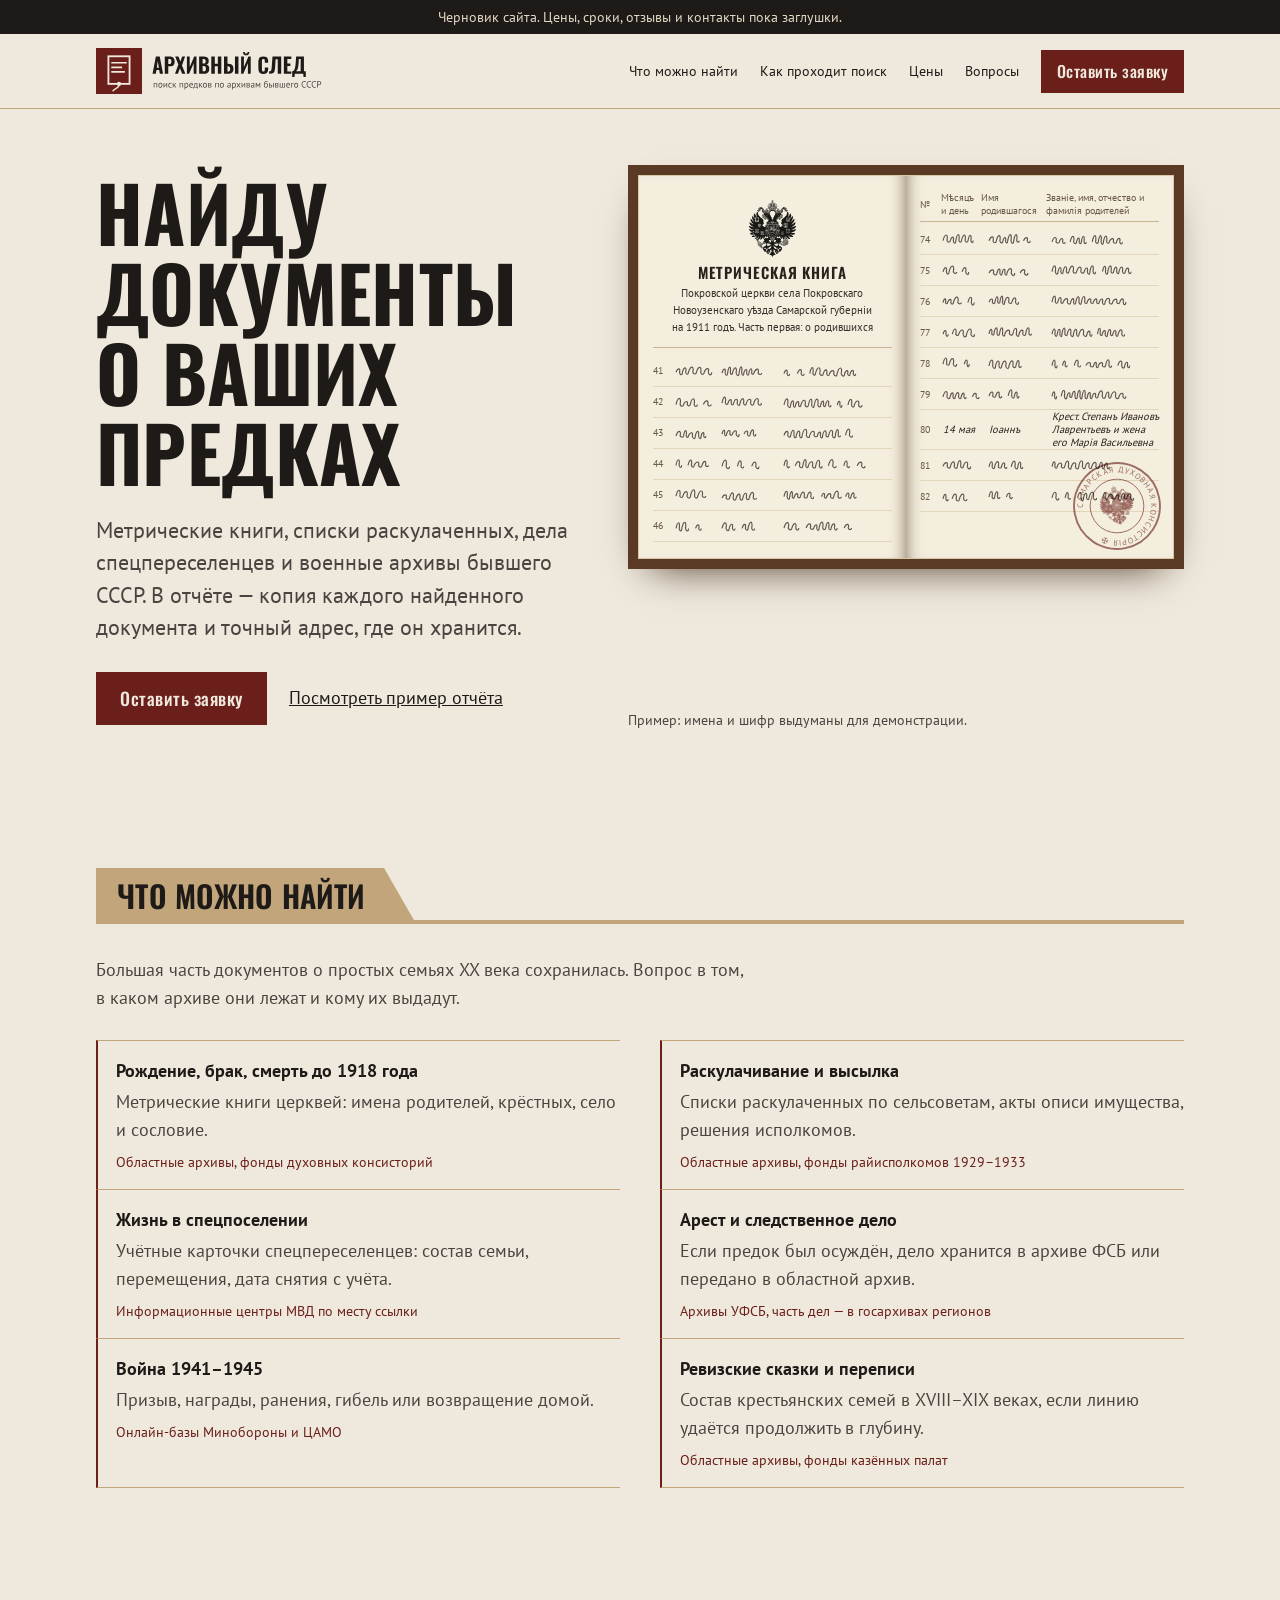
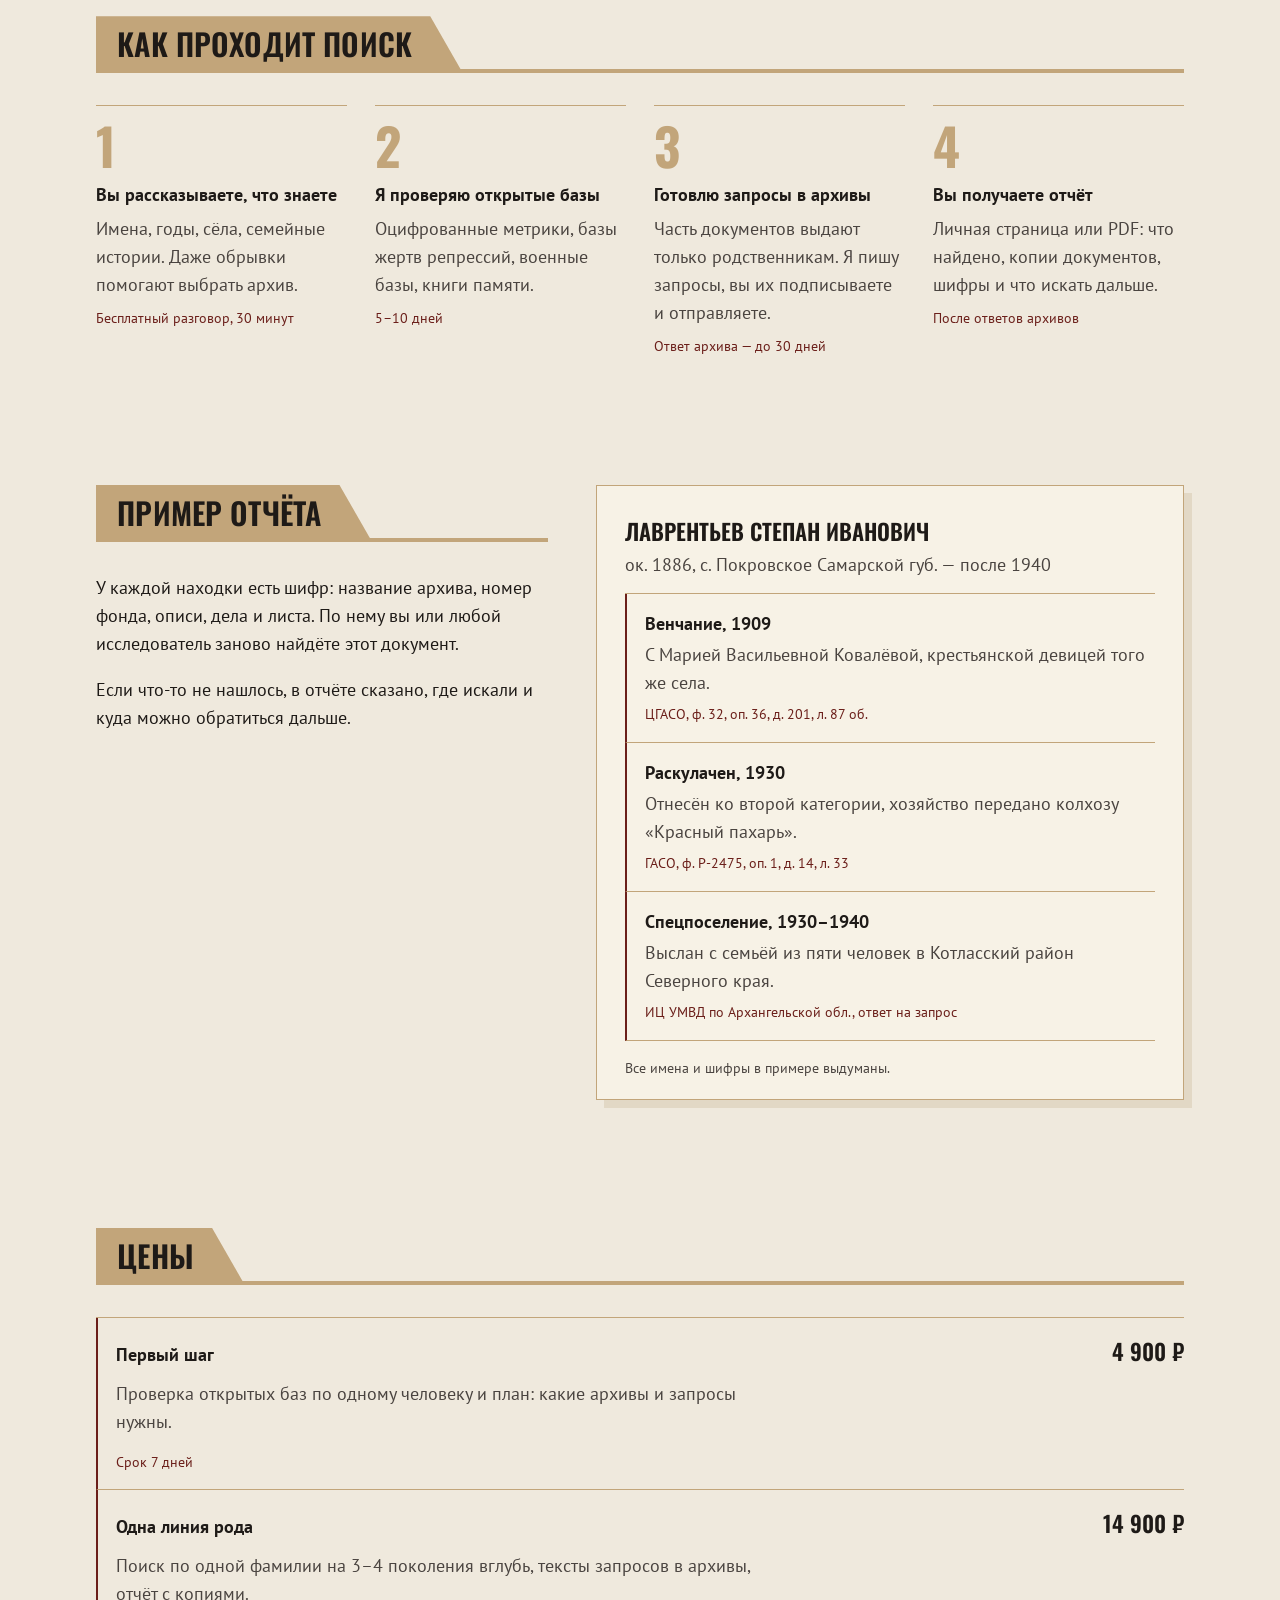
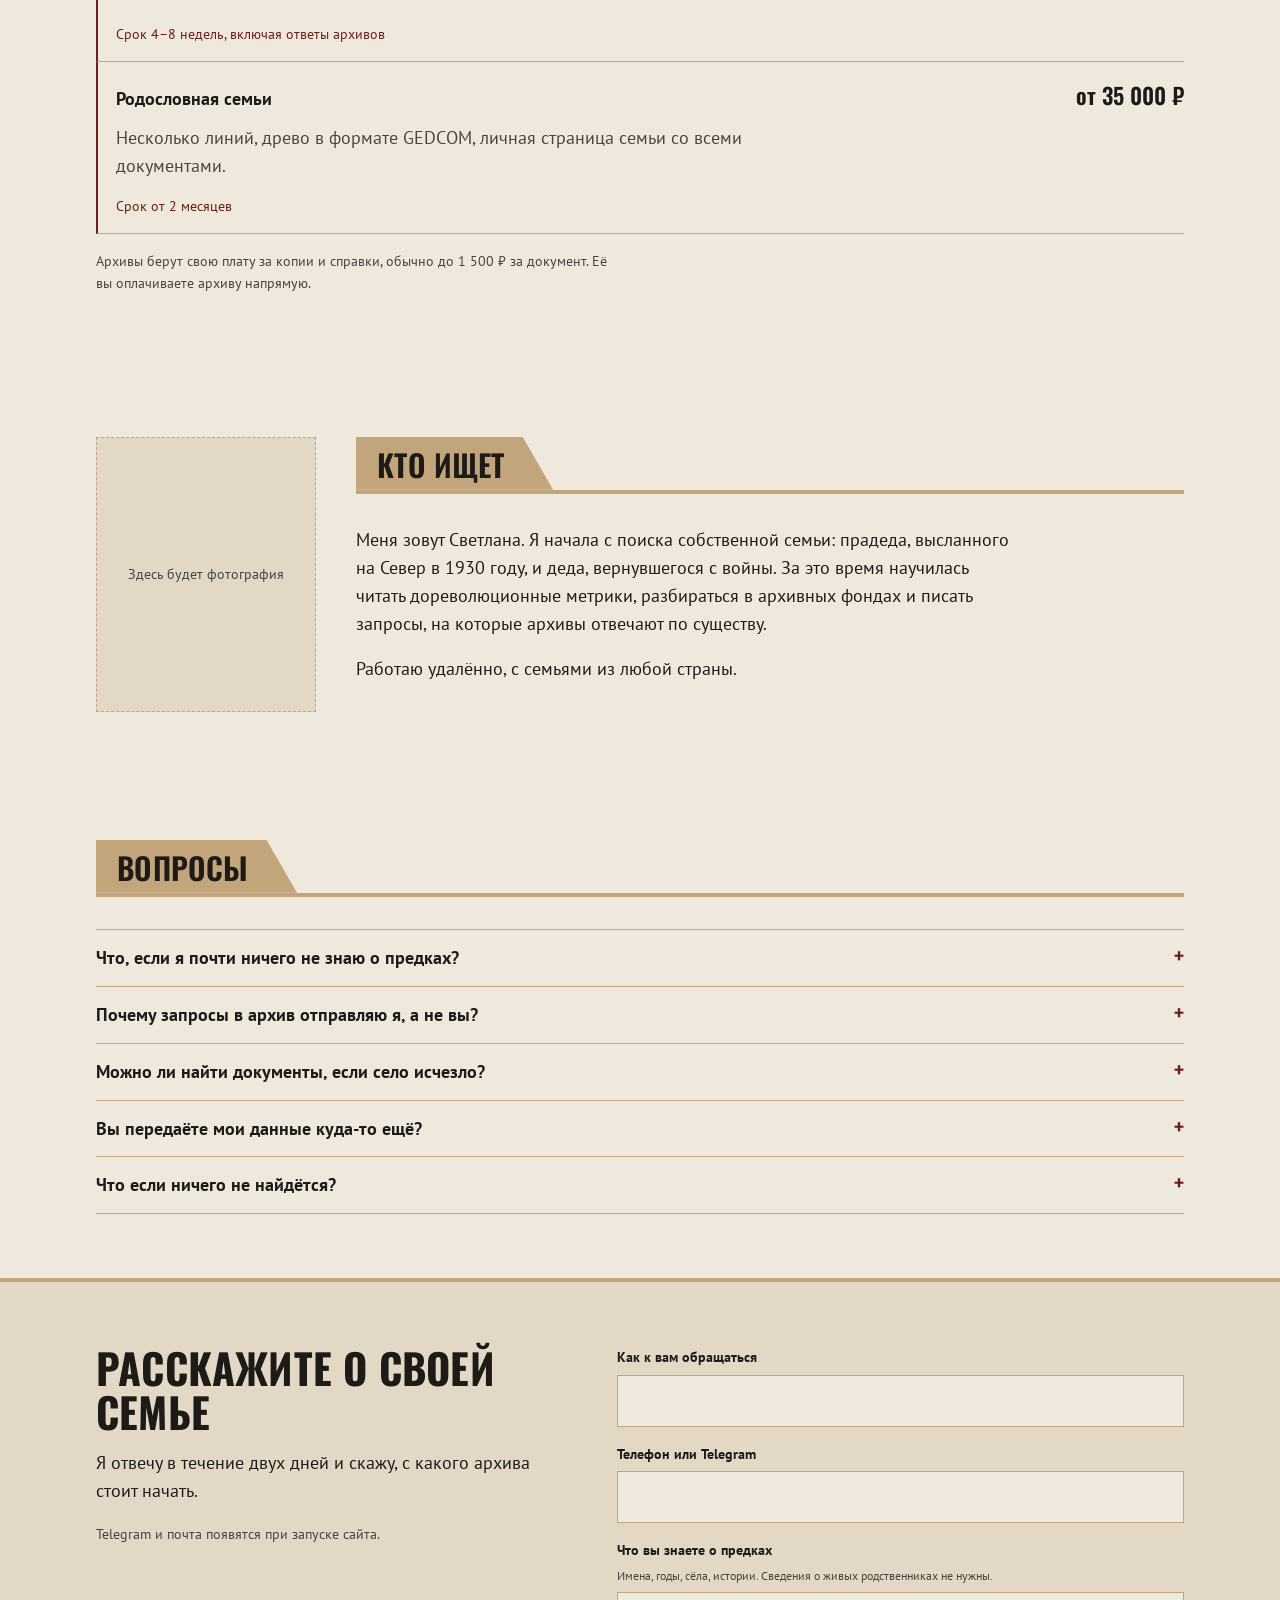
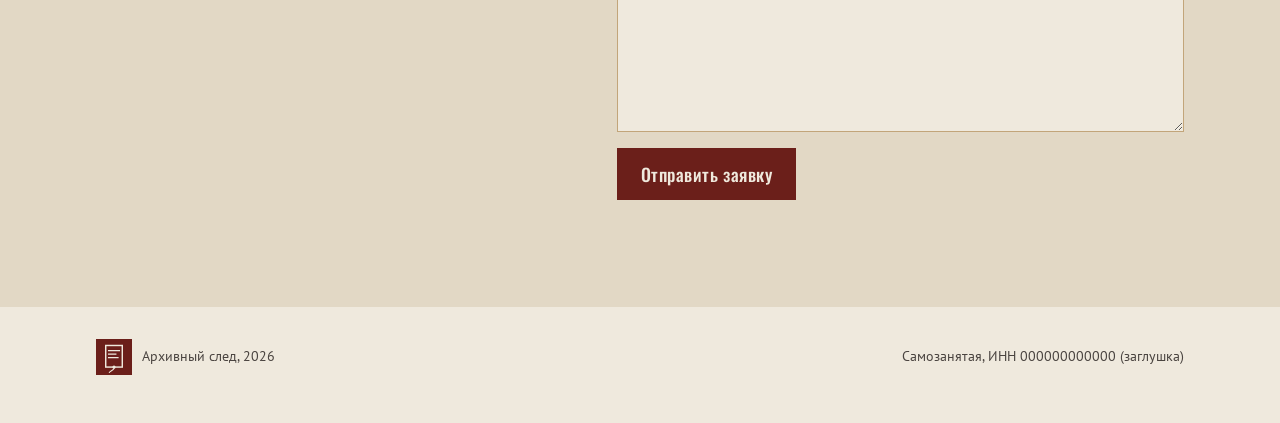
==== site/index.html @ 4331de18 "Черновик сайта «Архивный след»: три версии, бренд, README Co-Authored-By: Claude Opus 5.5 <noreply@a" ====
<!doctype html>
<html lang="ru">
<head>
<meta charset="utf-8">
<meta name="viewport" content="width=device-width, initial-scale=1">
<title>Архивный след — поиск предков по архивам бывшего СССР</title>
<meta name="description" content="Найду документы о ваших предках в архивах бывшего СССР: метрические книги, списки раскулаченных, дела спецпереселенцев, военные архивы. В отчёте — копия каждого документа и его архивный шифр.">
<link rel="icon" href="../brand/logo/mark.svg" type="image/svg+xml">
<!-- Защита: странице разрешено грузить только свои файлы; форма никуда не отправляет данные -->
<meta http-equiv="Content-Security-Policy" content="default-src 'self'; script-src 'self' 'unsafe-inline'; style-src 'self' 'unsafe-inline'; img-src 'self' data:; connect-src 'none'; object-src 'none'; base-uri 'none'; form-action 'none'">
<meta name="referrer" content="strict-origin-when-cross-origin">
<link rel="stylesheet" href="../brand/tokens.css">
<style>
  * { box-sizing: border-box; }
  html { scroll-behavior: smooth; }
  @media (prefers-reduced-motion: reduce) { html { scroll-behavior: auto; } }
  body { margin: 0; background: var(--paper); color: var(--ink); font-family: var(--font-body);
         font-size: var(--text-base); line-height: var(--leading-body); }
  img { max-width: 100%; }
  a { color: var(--bordo); }
  :focus-visible { outline: 3px solid var(--olive); outline-offset: 3px; }
  .wrap { max-width: 1120px; margin: 0 auto; padding: 0 16px; }
  p { margin: 0 0 1em; max-width: var(--measure); }
  h1, h2, .display { font-family: var(--font-display); text-transform: uppercase; line-height: 1.04;
                     letter-spacing: .005em; margin: 0; }

  /* Черновик-баннер */
  .draft { background: var(--ink); color: var(--paper-deep); font-size: var(--text-sm); text-align: center; padding: 6px 16px; }

  /* Шапка */
  header.top { border-bottom: 1px solid var(--kraft); }
  header.top .wrap { display: flex; align-items: center; justify-content: space-between; gap: 16px; padding-top: 14px; padding-bottom: 14px; }
  header.top img { height: 46px; width: auto; display: block; }
  header nav { display: flex; gap: 22px; align-items: center; font-size: var(--text-sm); }
  header nav a { color: var(--ink); text-decoration: none; }
  header nav a:hover { color: var(--bordo); }
  .btn { display: inline-block; background: var(--bordo); color: var(--paper); text-decoration: none; border: 0;
         font-family: var(--font-display); font-weight: 500; font-size: 1.1rem; letter-spacing: .03em;
         padding: 13px 24px; cursor: pointer; }
  .btn:hover { background: #561814; }
  header nav .btn { padding: 9px 16px; font-size: 1rem; color: var(--paper); white-space: nowrap; }
  @media (max-width: 760px) { header nav a:not(.btn) { display: none; } header.top img { height: 38px; } }

  /* Первый экран */
  .hero { padding: 56px 0 72px; }
  .hero .wrap { display: grid; grid-template-columns: 1fr 1.15fr; gap: 48px; align-items: center; }
  .hero h1 { font-size: var(--text-3xl); font-weight: 700; }
  .hero .sub { font-size: var(--text-lg); color: var(--ink-soft); margin: 22px 0 28px; line-height: 1.45; }
  .hero .actions { display: flex; gap: 22px; align-items: center; flex-wrap: wrap; }
  .hero .actions a.link { color: var(--ink); }
  @media (max-width: 900px) { .hero .wrap { grid-template-columns: 1fr; gap: 36px; } .hero { padding-top: 36px; } }

  /* Метрическая книга */
  .stage { position: relative; }
  .book { position: relative; display: grid; grid-template-columns: 1fr 1fr; perspective: 2200px;
          background: var(--umber); padding: 10px; box-shadow: 0 18px 40px -22px #3a2416; }
  .page { position: relative; background: #F4EEDF; border: 1px solid #d8c8a6; padding: 16px 14px;
          font-size: 11px; line-height: 1.3; color: #3b2f2a; min-height: 330px; overflow: hidden; }
  .page.left { border-right: 0; box-shadow: inset -14px 0 18px -16px #6b5638; }
  .page.right { border-left: 0; box-shadow: inset 14px 0 18px -16px #6b5638; }
  .title-block { text-align: center; padding: 8px 0 12px; border-bottom: 1px solid #c9b48f; margin-bottom: 8px; }
  .title-block .arms { display: block; width: 47px; height: 57px; margin: 0 auto 6px; filter: grayscale(1) contrast(1.35) brightness(.8); mix-blend-mode: multiply; opacity: .9; }
  .seal { position: absolute; right: 10px; bottom: 6px; width: 92px; height: 92px; color: var(--bordo);
          opacity: .62; transform: rotate(-11deg); mix-blend-mode: multiply; pointer-events: none; z-index: 2; }
  @media (max-width: 520px) { .title-block .arms { width: 34px; height: 41px; } .seal { width: 64px; height: 64px; } }
  .title-block b { display: block; font-family: var(--font-display); font-weight: 600; font-size: 15px; letter-spacing: .06em; color: #2a211c; }
  .title-block span { display: block; margin-top: 3px; }
  .grid-head, .row { display: grid; grid-template-columns: 1.6em 3.6em 1fr 1.9fr; gap: 6px; align-items: center; }
  .grid-head { font-size: 9.5px; color: #6a5a48; border-bottom: 1px solid #c9b48f; padding-bottom: 4px; margin-bottom: 2px; }
  .row { min-height: 31px; border-bottom: 1px solid #e3d5b8; position: relative; z-index: 1; }
  .row svg { display: block; width: 100%; height: 18px; overflow: visible; }
  .row .n { font-size: 10px; color: #6a5a48; }
  .row.found .txt { font-size: 10.5px; font-style: italic; color: #2a211c; line-height: 1.25; }
  .row.found.hit { color: var(--bordo); }
  .row.found.hit .txt { color: var(--bordo); }
  .flip { position: absolute; top: 10px; right: 10px; width: calc(50% - 10px); height: calc(100% - 20px);
          transform-origin: left center; transform: rotateY(0); backface-visibility: hidden;
          background: #F4EEDF; border: 1px solid #d8c8a6; border-left: 0; padding: 16px 14px; overflow: hidden;
          transition: transform 1s cubic-bezier(.55,.06,.3,1); z-index: 5; }
  .flip::after { content: ""; position: absolute; inset: 0; background: linear-gradient(90deg, #6b563826, transparent 30%);
                 opacity: 0; transition: opacity 1s; pointer-events: none; }
  .flip.turned { transform: rotateY(-180deg); }
  .flip.turned::after { opacity: 1; }
  .scan { position: absolute; left: 0; right: 0; height: 31px; background: #6B1F1A1c;
          border-top: 1.5px solid #6B1F1A99; border-bottom: 1.5px solid #6B1F1A99;
          opacity: 0; transition: top .45s ease-in-out, opacity .3s; z-index: 0; pointer-events: none; }
  .scan.on { opacity: 1; }
  .scan.hit { background: #6B1F1A2e; }
  .cite-tag { display: flex; gap: 14px; align-items: baseline; flex-wrap: wrap; margin-top: 16px;
              border-left: 2px solid var(--bordo); padding: 8px 0 8px 14px;
              opacity: 0; transform: translateY(6px); transition: opacity .6s, transform .6s; }
  .cite-tag.show { opacity: 1; transform: none; }
  .cite-tag b { font-family: var(--font-display); font-weight: 600; text-transform: uppercase; color: var(--bordo); letter-spacing: .03em; }
  .cite-tag span { color: var(--ink-soft); font-size: var(--text-sm); }
  .replay { background: none; border: 0; padding: 0; color: var(--ink-soft); font: inherit; font-size: var(--text-sm);
            text-decoration: underline; cursor: pointer; margin-left: auto; }
  .stage figcaption { font-size: var(--text-sm); color: var(--ink-soft); margin-top: 8px; }
  @media (max-width: 520px) {
    .page, .flip { padding: 10px 8px; font-size: 9px; min-height: 270px; }
    .grid-head, .row { grid-template-columns: 1.2em 2.6em 1fr; }
    .grid-head .c4, .row > :nth-child(4) { display: none; }
    .row.found .txt { font-size: 9px; }
    .title-block b { font-size: 12px; }
  }

  /* Разделы с ярлыком папки */
  section.block { padding: 64px 0; }
  .tab { border-bottom: 4px solid var(--kraft); margin-bottom: 32px; }
  .tab h2 { display: inline-block; font-size: var(--text-xl); font-weight: 600; background: var(--kraft); color: var(--ink);
            padding: .4em 1.6em .3em .7em; clip-path: polygon(0 0, calc(100% - 1em) 0, 100% 100%, 0 100%); }
  .intro { color: var(--ink-soft); margin-bottom: 28px; }

  /* Книга учёта со строкой шифра */
  .ledger { border-top: 1px solid var(--kraft); }
  .ledger.two { display: grid; grid-template-columns: 1fr 1fr; column-gap: 40px; border-top: 0; }
  .ledger.two .item:nth-child(-n+2) { border-top: 1px solid var(--kraft); }
  @media (max-width: 760px) { .ledger.two { grid-template-columns: 1fr; } .ledger.two .item:nth-child(2) { border-top: 0; } }
  .item { padding: 16px 0 16px 18px; border-bottom: 1px solid var(--kraft); border-left: 2px solid var(--bordo); }
  .item h3 { font-size: var(--text-base); margin: 0; }
  .item p { margin: 3px 0 0; color: var(--ink-soft); }
  .item .cite { color: var(--bordo); font-size: var(--text-sm); margin-top: 7px; }

  /* Шаги */
  .steps { list-style: none; margin: 0; padding: 0; display: grid; grid-template-columns: repeat(4, 1fr); gap: 28px; counter-reset: s; }
  .steps li { counter-increment: s; border-top: 1px solid var(--kraft); padding-top: 14px; }
  .steps li::before { content: counter(s); display: block; font-family: var(--font-display); font-weight: 700;
                      font-size: 3.2rem; line-height: 1; color: var(--kraft); margin-bottom: 10px; }
  .steps h3 { margin: 0 0 6px; font-size: var(--text-base); }
  .steps p { color: var(--ink-soft); margin: 0; }
  .steps .when { display: block; margin-top: 8px; font-size: var(--text-sm); color: var(--bordo); }
  @media (max-width: 900px) { .steps { grid-template-columns: 1fr 1fr; } }
  @media (max-width: 520px) { .steps { grid-template-columns: 1fr; } }

  /* Пример отчёта */
  .report { display: grid; grid-template-columns: 1fr 1.3fr; gap: 48px; align-items: start; }
  .sheet { background: #F7F2E6; border: 1px solid var(--kraft); padding: 28px 28px 20px; box-shadow: 8px 8px 0 var(--paper-deep); }
  .sheet .who { font-family: var(--font-display); font-weight: 600; text-transform: uppercase; font-size: var(--text-lg); margin: 0 0 2px; }
  .sheet .life { color: var(--ink-soft); margin-bottom: 14px; }
  .sheet .item { border-left-width: 2px; }
  .sheet .note { font-size: var(--text-sm); color: var(--ink-soft); margin: 16px 0 0; }
  @media (max-width: 860px) { .report { grid-template-columns: 1fr; gap: 28px; } }

  /* Цены */
  .prices .item { display: grid; grid-template-columns: 1fr auto; gap: 8px 32px; align-items: baseline; }
  .prices .price { font-family: var(--font-display); font-weight: 600; font-size: var(--text-lg); white-space: nowrap; }
  .prices .item p, .prices .item .cite { grid-column: 1 / -1; }
  .fine { font-size: var(--text-sm); color: var(--ink-soft); margin-top: 16px; }

  /* Об авторе */
  .about { display: grid; grid-template-columns: 220px 1fr; gap: 40px; align-items: start; }
  .portrait { aspect-ratio: 4/5; background: var(--paper-deep); border: 1px dashed var(--kraft); display: grid; place-items: center;
              color: var(--ink-soft); font-size: var(--text-sm); text-align: center; padding: 12px; }
  @media (max-width: 640px) { .about { grid-template-columns: 1fr; } .portrait { max-width: 200px; } }

  /* Вопросы */
  details { border-bottom: 1px solid var(--kraft); padding: 14px 0; }
  details:first-of-type { border-top: 1px solid var(--kraft); }
  summary { cursor: pointer; font-weight: 700; list-style: none; display: flex; justify-content: space-between; gap: 16px; }
  summary::-webkit-details-marker { display: none; }
  summary::after { content: "+"; font-family: var(--font-display); color: var(--bordo); font-size: 1.4rem; line-height: 1; }
  details[open] summary::after { content: "−"; }
  details p { margin: 10px 0 0; color: var(--ink-soft); }

  /* Заявка */
  .order { background: var(--paper-deep); border-top: 4px solid var(--kraft); }
  .order .wrap { display: grid; grid-template-columns: 1fr 1.2fr; gap: 48px; }
  .order h2 { font-size: var(--text-2xl); font-weight: 700; margin-bottom: 16px; }
  form { display: grid; gap: 16px; }
  label { display: grid; gap: 6px; font-weight: 700; font-size: var(--text-sm); }
  label small { font-weight: 400; color: var(--ink-soft); }
  input, textarea { font: inherit; font-size: var(--text-base); color: var(--ink); background: var(--paper);
                    border: 1px solid var(--kraft); border-radius: 0; padding: 11px 12px; }
  textarea { min-height: 140px; resize: vertical; }
  .status { min-height: 1.5em; color: var(--olive); font-weight: 700; margin: 0; }
  @media (max-width: 860px) { .order .wrap { grid-template-columns: 1fr; gap: 24px; } }

  footer { padding: 32px 0 48px; font-size: var(--text-sm); color: var(--ink-soft); }
  footer .wrap { display: flex; gap: 16px; align-items: center; flex-wrap: wrap; justify-content: space-between; }
  footer img { width: 36px; height: 36px; vertical-align: middle; margin-right: 10px; }
</style>
</head>
<body>
<!-- Фильтр для печати: делает герб одноцветным бордовым оттиском (тёмное — плотнее, светлое — прозрачнее) -->
<svg width="0" height="0" style="position:absolute" aria-hidden="true">
  <defs>
    <filter id="stamp-ink" color-interpolation-filters="sRGB">
      <feColorMatrix type="matrix" values="0 0 0 0 0.42  0 0 0 0 0.12  0 0 0 0 0.10  -0.5 -0.5 -0.3 1.2 0"/>
    </filter>
  </defs>
</svg>
<div class="draft">Черновик сайта. Цены, сроки, отзывы и контакты пока заглушки.</div>

<header class="top">
  <div class="wrap">
    <a href="#"><img src="../brand/logo/logo-a-outlined.svg" alt="Архивный след — поиск предков по архивам бывшего СССР"></a>
    <nav aria-label="Разделы">
      <a href="#find">Что можно найти</a>
      <a href="#how">Как проходит поиск</a>
      <a href="#prices">Цены</a>
      <a href="#faq">Вопросы</a>
      <a class="btn" href="#order">Оставить заявку</a>
    </nav>
  </div>
</header>

<main>
  <section class="hero">
    <div class="wrap">
      <div>
        <h1>Найду документы о ваших предках</h1>
        <p class="sub">Метрические книги, списки раскулаченных, дела спецпереселенцев и военные архивы бывшего СССР. В отчёте — копия каждого найденного документа и точный адрес, где он хранится.</p>
        <div class="actions">
          <a class="btn" href="#order">Оставить заявку</a>
          <a class="link" href="#report">Посмотреть пример отчёта</a>
        </div>
      </div>

      <figure class="stage" style="margin:0" aria-label="Анимация: поиск записи о крещении в метрической книге 1911 года">
        <div class="book" id="book">
          <div class="page left">
            <div class="title-block">
              <img class="arms" src="img/lesser-coat-of-arms-russian-empire.svg" alt="" width="47" height="57">
              <b>МЕТРИЧЕСКАЯ КНИГА</b>
              <span>Покровской церкви села Покровскаго</span>
              <span>Новоузенскаго уѣзда Самарской губернiи</span>
              <span>на 1911 годъ. Часть первая: о родившихся</span>
            </div>
            <div class="rows" data-rows="6" data-start="41"></div>
          </div>
          <div class="page right" id="target-page">
            <div class="grid-head"><span>№</span><span>Мѣсяцъ и день</span><span>Имя родившагося</span><span class="c4">Званiе, имя, отчество и фамилiя родителей</span></div>
            <div class="rows" id="target-rows">
              <div class="scan" id="scan"></div>
            </div>
            <svg class="seal" viewBox="0 0 120 120" aria-hidden="true">
              <defs><path id="seal-ring" d="M60 60 m-44 0 a44 44 0 1 1 88 0 a44 44 0 1 1 -88 0"/></defs>
              <circle cx="60" cy="60" r="56" fill="none" stroke="currentColor" stroke-width="2.5"/>
              <circle cx="60" cy="60" r="35" fill="none" stroke="currentColor" stroke-width="1.2"/>
              <text font-size="10.5" letter-spacing="1.2" fill="currentColor" font-family="PT Sans, Arial, sans-serif">
                <textPath href="#seal-ring" startOffset="2%">САМАРСКАЯ ДУХОВНАЯ КОНСИСТОРIЯ ✠</textPath>
              </text>
              <image href="img/lesser-coat-of-arms-russian-empire.svg" x="38" y="32" width="44" height="53" filter="url(#stamp-ink)"/>
            </svg>
          </div>
          <div class="flip" data-start="65"><div class="grid-head"><span>№</span><span>Мѣсяцъ и день</span><span>Имя</span><span class="c4">Родители</span></div><div class="rows" data-rows="9" data-start="65"></div></div>
          <div class="flip" data-start="56"><div class="grid-head"><span>№</span><span>Мѣсяцъ и день</span><span>Имя</span><span class="c4">Родители</span></div><div class="rows" data-rows="9" data-start="56"></div></div>
          <div class="flip" data-start="47"><div class="grid-head"><span>№</span><span>Мѣсяцъ и день</span><span>Имя</span><span class="c4">Родители</span></div><div class="rows" data-rows="9" data-start="47"></div></div>
        </div>
        <div class="cite-tag" id="cite" aria-live="polite">
          <b>Найдено</b>
          <span>Крещение Иоанна Лаврентьева, 14 мая 1911. ЦГАСО, ф. 32, оп. 36, д. 218, л. 112 об.</span>
          <button class="replay" id="replay" type="button">Показать ещё раз</button>
        </div>
        <figcaption>Пример: имена и шифр выдуманы для демонстрации.</figcaption>
      </figure>
    </div>
  </section>

  <section class="block" id="find">
    <div class="wrap">
      <div class="tab"><h2>Что можно найти</h2></div>
      <p class="intro">Большая часть документов о простых семьях XX века сохранилась. Вопрос в том, в каком архиве они лежат и кому их выдадут.</p>
      <div class="ledger two">
        <div class="item"><h3>Рождение, брак, смерть до 1918 года</h3><p>Метрические книги церквей: имена родителей, крёстных, село и сословие.</p><p class="cite">Областные архивы, фонды духовных консисторий</p></div>
        <div class="item"><h3>Раскулачивание и высылка</h3><p>Списки раскулаченных по сельсоветам, акты описи имущества, решения исполкомов.</p><p class="cite">Областные архивы, фонды райисполкомов 1929–1933</p></div>
        <div class="item"><h3>Жизнь в спецпоселении</h3><p>Учётные карточки спецпереселенцев: состав семьи, перемещения, дата снятия с учёта.</p><p class="cite">Информационные центры МВД по месту ссылки</p></div>
        <div class="item"><h3>Арест и следственное дело</h3><p>Если предок был осуждён, дело хранится в архиве ФСБ или передано в областной архив.</p><p class="cite">Архивы УФСБ, часть дел — в госархивах регионов</p></div>
        <div class="item"><h3>Война 1941–1945</h3><p>Призыв, награды, ранения, гибель или возвращение домой.</p><p class="cite">Онлайн-базы Минобороны и ЦАМО</p></div>
        <div class="item"><h3>Ревизские сказки и переписи</h3><p>Состав крестьянских семей в XVIII–XIX веках, если линию удаётся продолжить в глубину.</p><p class="cite">Областные архивы, фонды казённых палат</p></div>
      </div>
    </div>
  </section>

  <section class="block" id="how">
    <div class="wrap">
      <div class="tab"><h2>Как проходит поиск</h2></div>
      <ol class="steps">
        <li><h3>Вы рассказываете, что знаете</h3><p>Имена, годы, сёла, семейные истории. Даже обрывки помогают выбрать архив.</p><span class="when">Бесплатный разговор, 30 минут</span></li>
        <li><h3>Я проверяю открытые базы</h3><p>Оцифрованные метрики, базы жертв репрессий, военные базы, книги памяти.</p><span class="when">5–10 дней</span></li>
        <li><h3>Готовлю запросы в архивы</h3><p>Часть документов выдают только родственникам. Я пишу запросы, вы их подписываете и отправляете.</p><span class="when">Ответ архива — до 30 дней</span></li>
        <li><h3>Вы получаете отчёт</h3><p>Личная страница или PDF: что найдено, копии документов, шифры и что искать дальше.</p><span class="when">После ответов архивов</span></li>
      </ol>
    </div>
  </section>

  <section class="block" id="report">
    <div class="wrap report">
      <div>
        <div class="tab"><h2>Пример отчёта</h2></div>
        <p>У каждой находки есть шифр: название архива, номер фонда, описи, дела и листа. По нему вы или любой исследователь заново найдёте этот документ.</p>
        <p>Если что-то не нашлось, в отчёте сказано, где искали и куда можно обратиться дальше.</p>
      </div>
      <article class="sheet" aria-label="Фрагмент отчёта">
        <p class="who">Лаврентьев Степан Иванович</p>
        <p class="life">ок. 1886, с. Покровское Самарской губ. — после 1940</p>
        <div class="ledger">
          <div class="item"><h3>Венчание, 1909</h3><p>С Марией Васильевной Ковалёвой, крестьянской девицей того же села.</p><p class="cite">ЦГАСО, ф. 32, оп. 36, д. 201, л. 87 об.</p></div>
          <div class="item"><h3>Раскулачен, 1930</h3><p>Отнесён ко второй категории, хозяйство передано колхозу «Красный пахарь».</p><p class="cite">ГАСО, ф. Р-2475, оп. 1, д. 14, л. 33</p></div>
          <div class="item"><h3>Спецпоселение, 1930–1940</h3><p>Выслан с семьёй из пяти человек в Котласский район Северного края.</p><p class="cite">ИЦ УМВД по Архангельской обл., ответ на запрос</p></div>
        </div>
        <p class="note">Все имена и шифры в примере выдуманы.</p>
      </article>
    </div>
  </section>

  <section class="block" id="prices">
    <div class="wrap">
      <div class="tab"><h2>Цены</h2></div>
      <div class="ledger prices">
        <div class="item"><h3>Первый шаг</h3><span class="price">4 900 ₽</span><p>Проверка открытых баз по одному человеку и план: какие архивы и запросы нужны.</p><p class="cite">Срок 7 дней</p></div>
        <div class="item"><h3>Одна линия рода</h3><span class="price">14 900 ₽</span><p>Поиск по одной фамилии на 3–4 поколения вглубь, тексты запросов в архивы, отчёт с копиями.</p><p class="cite">Срок 4–8 недель, включая ответы архивов</p></div>
        <div class="item"><h3>Родословная семьи</h3><span class="price">от 35 000 ₽</span><p>Несколько линий, древо в формате GEDCOM, личная страница семьи со всеми документами.</p><p class="cite">Срок от 2 месяцев</p></div>
      </div>
      <p class="fine">Архивы берут свою плату за копии и справки, обычно до 1 500 ₽ за документ. Её вы оплачиваете архиву напрямую.</p>
    </div>
  </section>

  <section class="block">
    <div class="wrap about">
      <div class="portrait">Здесь будет фотография</div>
      <div>
        <div class="tab"><h2>Кто ищет</h2></div>
        <p>Меня зовут Светлана. Я начала с поиска собственной семьи: прадеда, высланного на Север в 1930 году, и деда, вернувшегося с войны. За это время научилась читать дореволюционные метрики, разбираться в архивных фондах и писать запросы, на которые архивы отвечают по существу.</p>
        <p>Работаю удалённо, с семьями из любой страны.</p>
      </div>
    </div>
  </section>

  <section class="block" id="faq">
    <div class="wrap">
      <div class="tab"><h2>Вопросы</h2></div>
      <details><summary>Что, если я почти ничего не знаю о предках?</summary><p>Достаточно одного имени с примерным годом рождения и области. Часто остальное находится в документах родителей или в семейных справках.</p></details>
      <details><summary>Почему запросы в архив отправляю я, а не вы?</summary><p>Многие архивы выдают документы о репрессированных только родственникам. Я готовлю текст запроса и список приложений, вам остаётся подписать и отправить.</p></details>
      <details><summary>Можно ли найти документы, если село исчезло?</summary><p>Да. Документы хранятся по старому административному делению: уезду и губернии. Я определяю, в какой архив перешли фонды.</p></details>
      <details><summary>Вы передаёте мои данные куда-то ещё?</summary><p>Нет. Сведения о живых родственниках для поиска не нужны, я их не собираю и не ввожу в онлайн-базы.</p></details>
      <details><summary>Что если ничего не найдётся?</summary><p>В отчёте будет список проверенных источников и следующий шаг. Если открытые базы пусты, «Первый шаг» всё равно даёт план поиска.</p></details>
    </div>
  </section>

  <section class="block order" id="order">
    <div class="wrap">
      <div>
        <h2>Расскажите о своей семье</h2>
        <p>Я отвечу в течение двух дней и скажу, с какого архива стоит начать.</p>
        <p class="fine">Telegram и почта появятся при запуске сайта.</p>
      </div>
      <form id="form" novalidate>
        <label>Как к вам обращаться<input name="name" autocomplete="given-name" required></label>
        <label>Телефон или Telegram<input name="contact" required></label>
        <label>Что вы знаете о предках <small>Имена, годы, сёла, истории. Сведения о живых родственниках не нужны.</small><textarea name="about"></textarea></label>
        <div><button class="btn" type="submit">Отправить заявку</button></div>
        <p class="status" id="status" role="status"></p>
      </form>
    </div>
  </section>
</main>

<footer>
  <div class="wrap">
    <span><img src="../brand/logo/mark.svg" alt="">Архивный след, 2026</span>
    <span>Самозанятая, ИНН 000000000000 (заглушка)</span>
  </div>
</footer>

<script>
(() => {
  // Рукописные строки: случайные петли чернилами
  const rnd = (a, b) => a + Math.random() * (b - a);
  // W — примерная ширина колонки в пикселях, чтобы почерк не сжимался
  function scribble(W, fill) {
    const w = W * fill; let d = `M0 ${rnd(10,12).toFixed(1)}`; let x = 0;
    while (x < w) {
      const step = rnd(4.5, 8), up = rnd(4, 8.5), down = rnd(1.5, 3.5);
      d += ` c${(step*.25).toFixed(1)} ${(-up).toFixed(1)} ${(step*.75).toFixed(1)} ${(-up).toFixed(1)} ${(step*.55).toFixed(1)} 0`;
      d += ` c${(step*.1).toFixed(1)} ${down.toFixed(1)} ${(step*.45).toFixed(1)} ${down.toFixed(1)} ${(step*.45).toFixed(1)} 0`;
      x += step;
      if (Math.random() < .16) { const gap = rnd(4, 8); x += gap; d += ` m${gap.toFixed(1)} 0`; }
    }
    return `<svg viewBox="0 0 ${W} 18" preserveAspectRatio="xMinYMid meet" aria-hidden="true"><path d="${d}" fill="none" stroke="#3b2f2a" stroke-opacity=".8" stroke-width="1.15"/></svg>`;
  }
  function row(n) {
    return `<div class="row"><span class="n">${n}</span>${scribble(38, rnd(.55,.85))}${scribble(42, rnd(.6,.95))}${scribble(80, rnd(.75,.98))}</div>`;
  }
  document.querySelectorAll('.rows[data-rows]').forEach(el => {
    const start = +el.dataset.start; let html = '';
    for (let i = 0; i < +el.dataset.rows; i++) html += row(start + i);
    el.insertAdjacentHTML('beforeend', html);
  });

  // Целевая страница: 9 строк, нужная — седьмая
  const target = document.getElementById('target-rows');
  const TARGET = 6; let html = '';
  for (let i = 0; i < 9; i++) {
    const n = 74 + i;
    if (i === TARGET) {
      html += `<div class="row found" id="found"><span class="n">${n}</span><span class="txt">14 мая</span><span class="txt">Iоаннъ</span><span class="txt">Крест. Степанъ Ивановъ Лаврентьевъ и жена его Марiя Васильевна</span></div>`;
    } else html += row(n);
  }
  target.insertAdjacentHTML('beforeend', html);

  const flips = [...document.querySelectorAll('.flip')];
  const scan = document.getElementById('scan');
  const rows = [...target.querySelectorAll('.row')];
  const found = document.getElementById('found');
  const cite = document.getElementById('cite');
  const sleep = ms => new Promise(r => setTimeout(r, ms));
  const reduce = matchMedia('(prefers-reduced-motion: reduce)').matches;
  let run = 0;

  const place = r => { scan.style.top = r.offsetTop + 'px'; scan.style.height = r.offsetHeight + 'px'; };
  function reset() {
    flips.forEach(f => { f.style.transition = 'none'; f.classList.remove('turned'); void f.offsetWidth; f.style.transition = ''; });
    scan.className = 'scan'; place(rows[0]);
    found.classList.remove('hit'); cite.classList.remove('show');
  }
  function finalState() {
    flips.forEach(f => f.classList.add('turned'));
    place(found); scan.className = 'scan on hit';
    found.classList.add('hit'); cite.classList.add('show');
  }
  async function play() {
    const id = ++run; reset();
    if (reduce) { finalState(); return; }
    await sleep(700);
    for (let i = flips.length - 1; i >= 0; i--) {   // верхняя страница листается первой
      if (id !== run) return; flips[i].classList.add('turned'); await sleep(650);
    }
    await sleep(500); if (id !== run) return;
    place(rows[0]); scan.classList.add('on');
    for (let i = 0; i <= TARGET; i++) {
      if (id !== run) return; place(rows[i]); await sleep(i === 0 ? 400 : 480);
    }
    scan.classList.add('hit'); found.classList.add('hit'); await sleep(450);
    if (id !== run) return; cite.classList.add('show');
  }
  document.getElementById('replay').addEventListener('click', play);
  addEventListener('resize', () => { if (scan.classList.contains('on')) place(found.classList.contains('hit') ? found : rows[0]); });
  // Запуск, когда книга видна на экране (на телефоне она ниже заголовка)
  reset();
  if ('IntersectionObserver' in window) {
    const io = new IntersectionObserver(es => { if (es.some(e => e.isIntersecting)) { io.disconnect(); play(); } }, { threshold: .55 });
    io.observe(document.getElementById('book'));
  } else play();

  // Форма-заглушка
  document.getElementById('form').addEventListener('submit', e => {
    e.preventDefault();
    const f = e.target;
    if (!f.name.value.trim() || !f.contact.value.trim()) {
      document.getElementById('status').textContent = 'Заполните имя и контакт, чтобы я могла ответить.'; return;
    }
    document.getElementById('status').textContent = 'Заявка не отправлена: форма пока демонстрационная, подключим её при запуске сайта.';
  });
})();
</script>
</body>
</html>
---- brand/tokens.css ----
/* Бренд «Архивный след» (рабочее название) — токены для сайтов.
   Подключение: <link rel="stylesheet" href="brand/tokens.css">
   Шрифты лежат локально в brand/fonts (SIL OFL 1.1), без запросов к серверам Google.
   При переносе на сайт копировать папку fonts вместе с tokens.css. */
@font-face { font-family: 'Oswald'; src: url('fonts/Oswald-Variable.ttf') format('truetype');
             font-weight: 200 700; font-display: swap; }
@font-face { font-family: 'PT Sans'; src: url('fonts/PTSans-Regular.ttf') format('truetype');
             font-weight: 400; font-display: swap; }
@font-face { font-family: 'PT Sans'; src: url('fonts/PTSans-Bold.ttf') format('truetype');
             font-weight: 700; font-display: swap; }

:root {
  /* Цвета — сняты с референсов (карусель «Раскулаченные: где искать документы») */
  --paper:      #EFE9DD; /* фон: старая бумага */
  --paper-deep: #E2D8C5; /* второй фон: плашки, подложки */
  --kraft:      #C2A57A; /* картон папки «Дело», линии, рамки */
  --ink:        #1E1A17; /* заголовки и основной текст */
  --ink-soft:   #4A4440; /* второстепенный текст */
  --bordo:      #6B1F1A; /* главный акцент: номерные плашки, кнопки, логотип */
  --umber:      #5A3A24; /* второй акцент (коричневый кружок «2-я категория») */
  --olive:      #3F4A2E; /* третий акцент (зелёный кружок «3-я категория») */

  /* Шрифты */
  --font-display: 'Oswald', 'Arial Narrow', sans-serif; /* заголовки, ПРОПИСНЫМИ */
  --font-body:    'PT Sans', Arial, sans-serif;         /* основной текст */

  /* Шкала размеров (≈1.25) */
  --text-sm:  0.9rem;
  --text-base: 1.125rem;  /* 18px — крупнее обычного: аудитория 50+ */
  --text-lg:  1.4rem;
  --text-xl:  1.9rem;
  --text-2xl: 2.6rem;
  --text-3xl: clamp(2.6rem, 7vw, 4.8rem);

  --leading-body: 1.55;
  --measure: 66ch;        /* длина строки */
  --radius: 0;            /* углы прямые, как у документов */
}
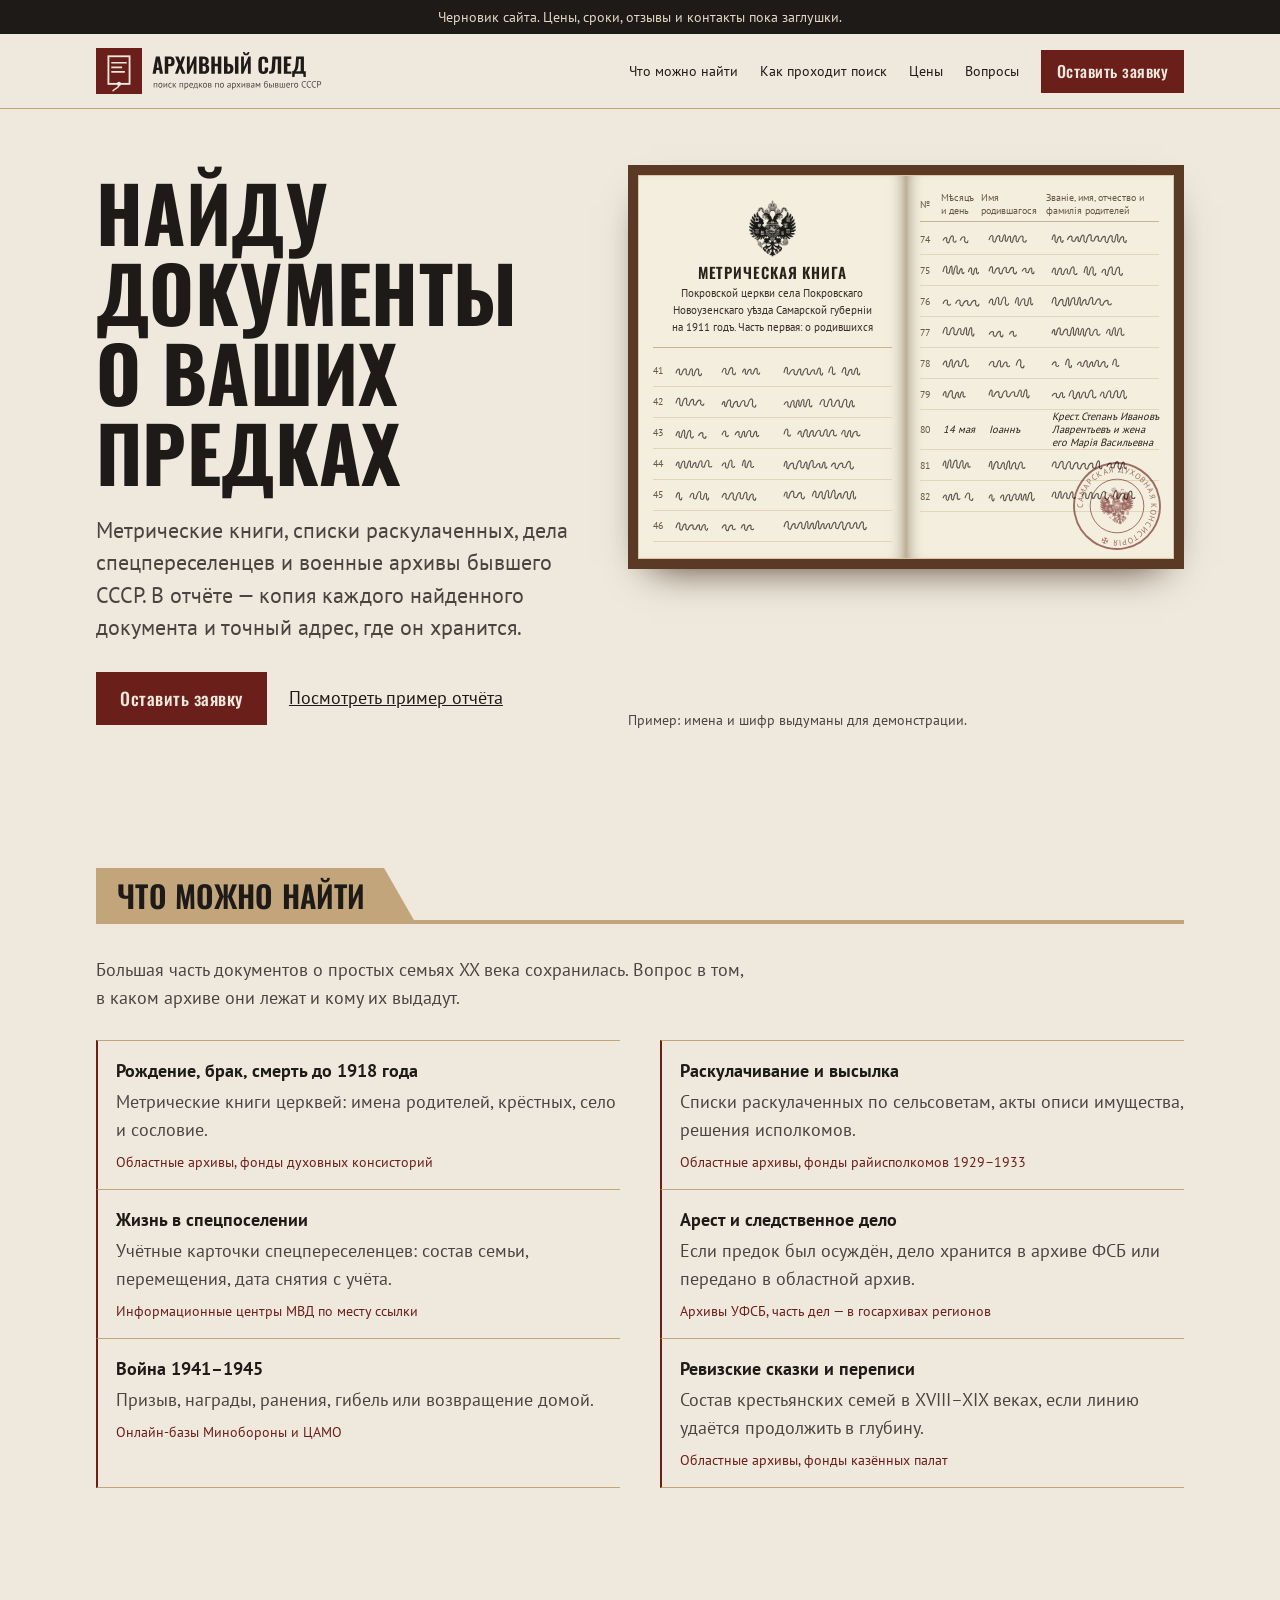
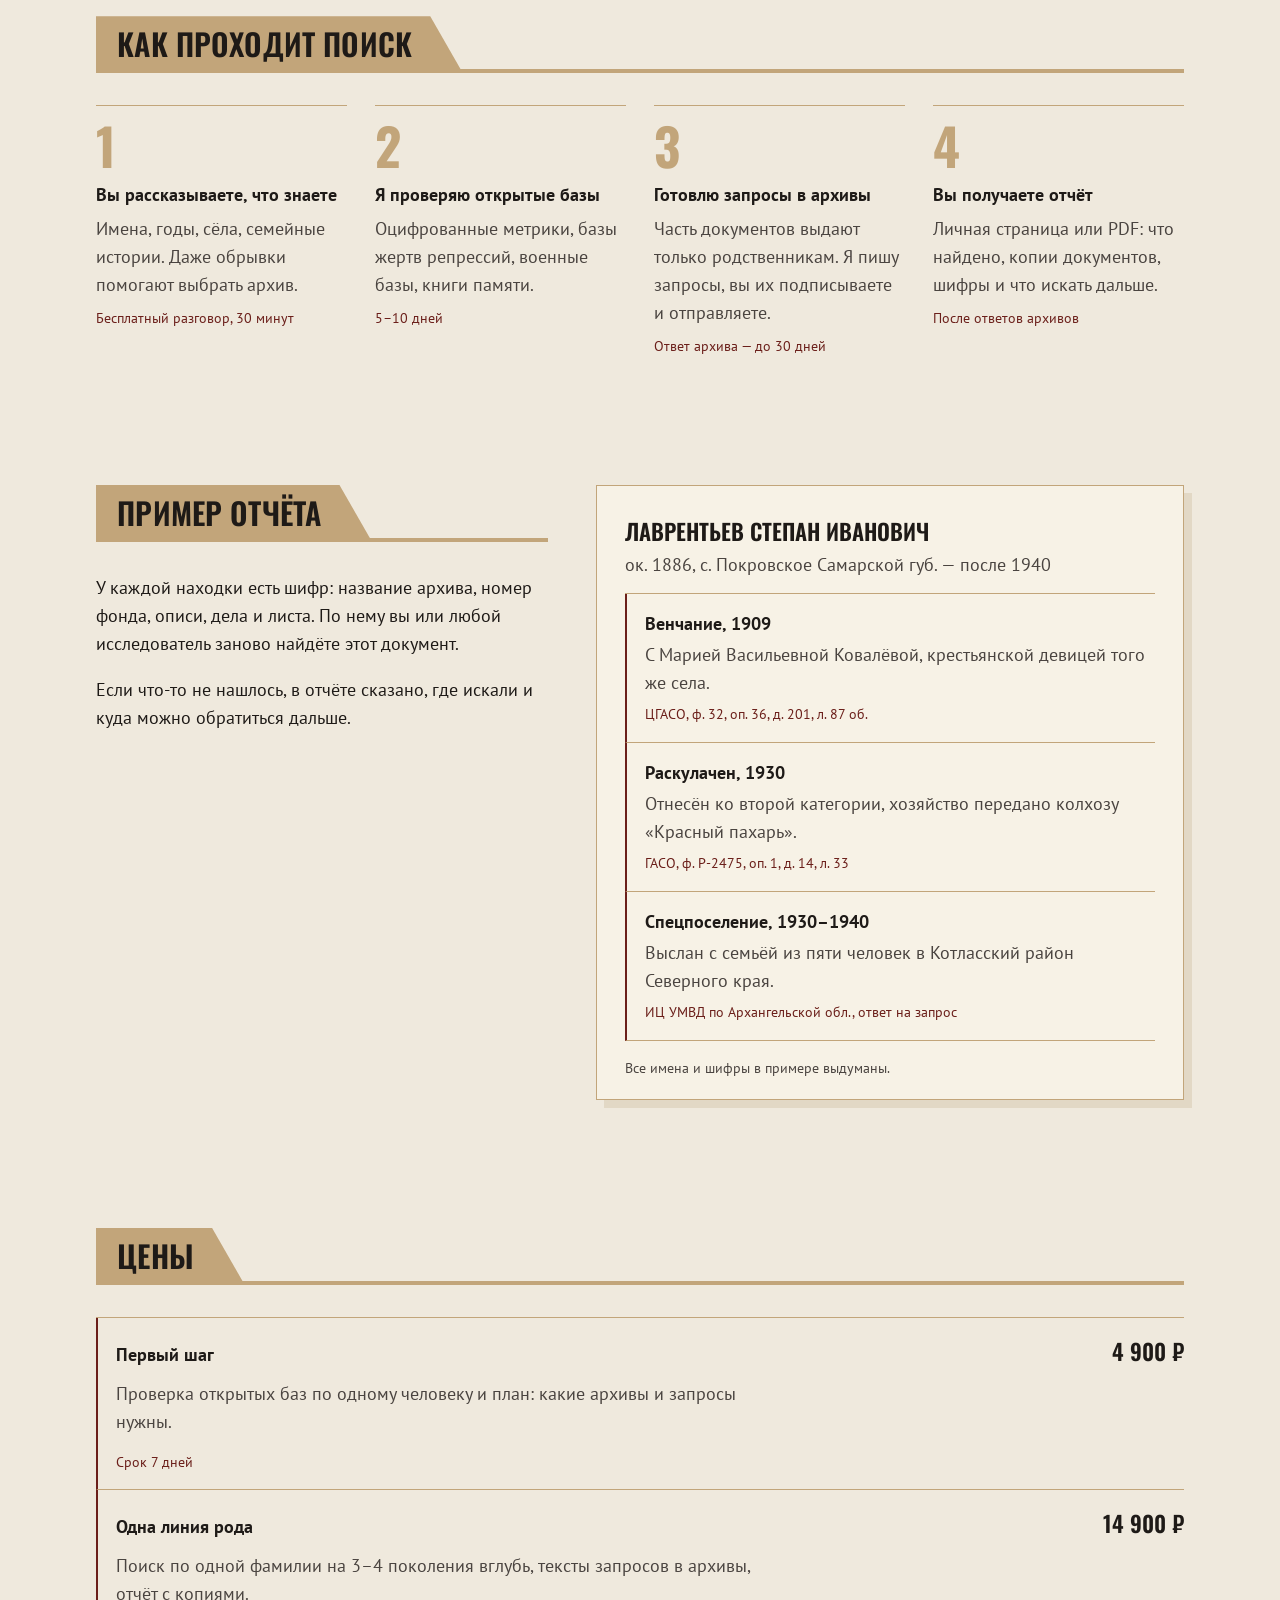
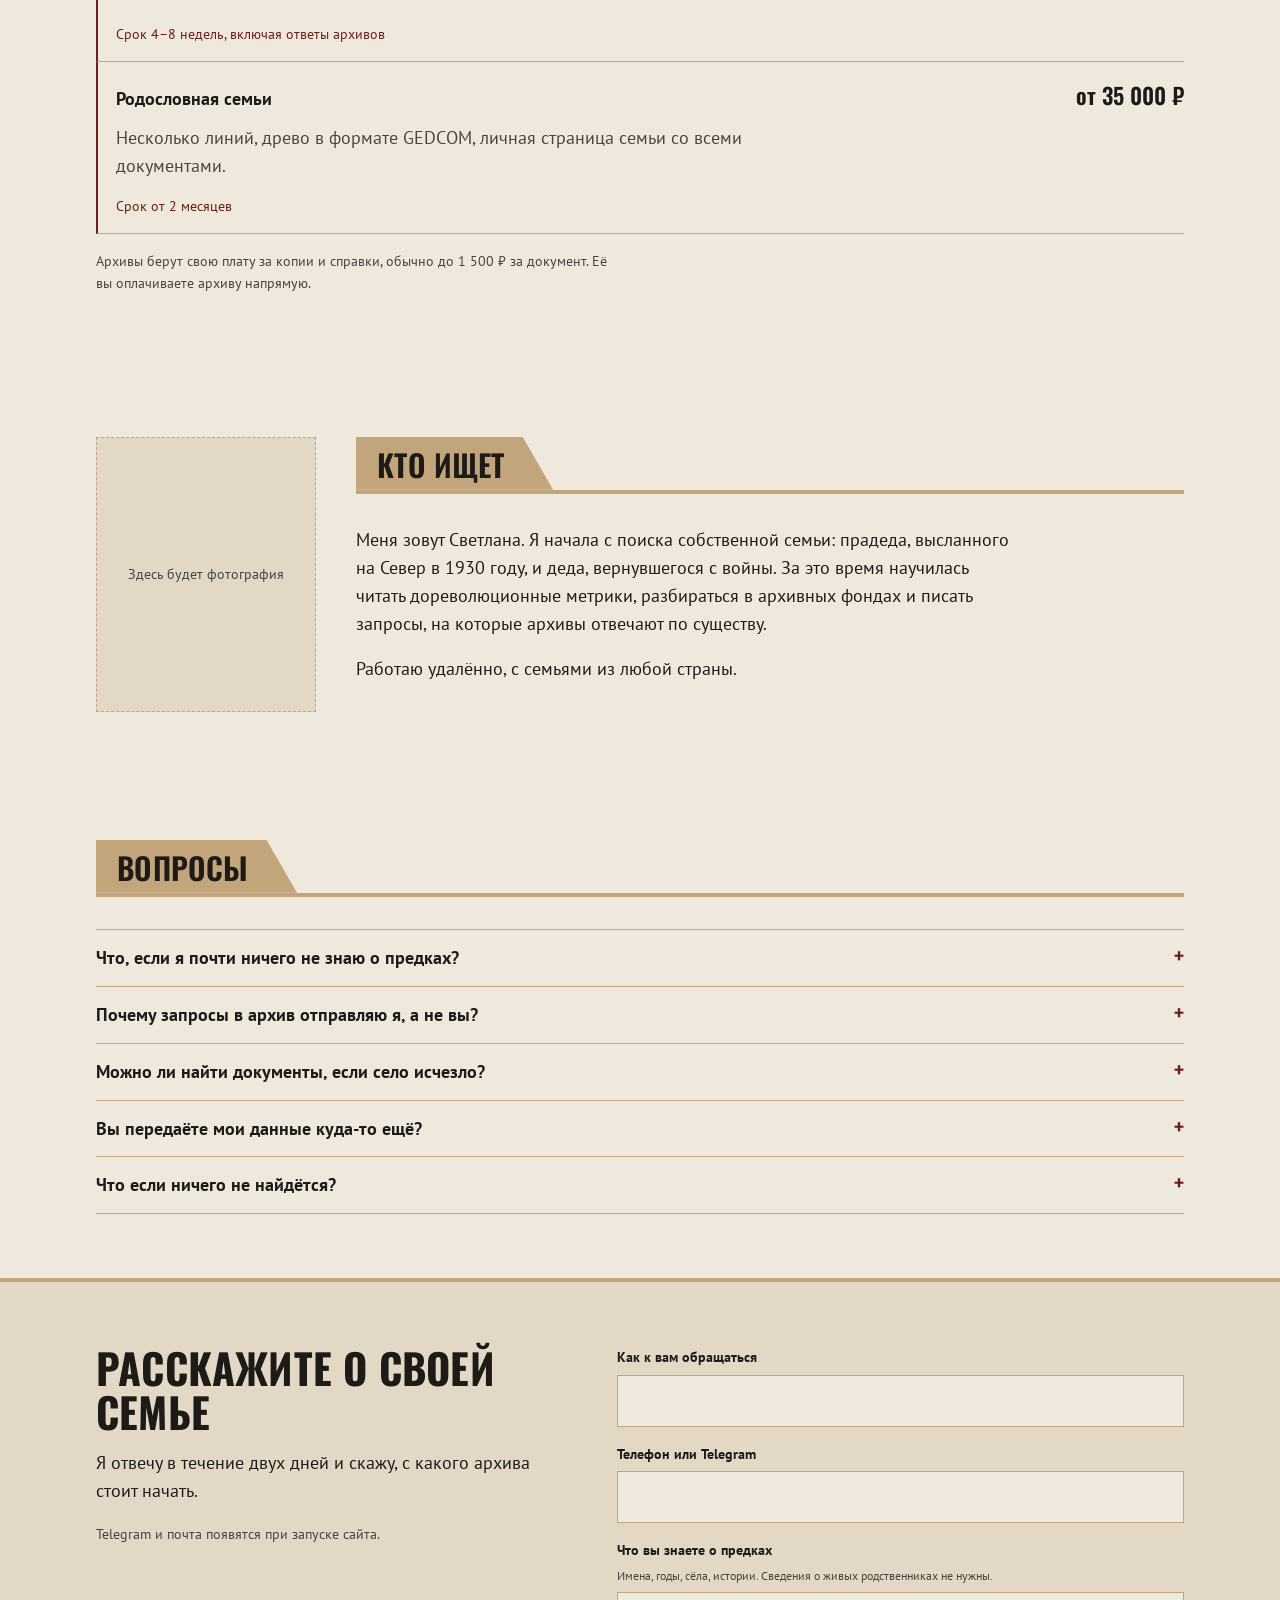
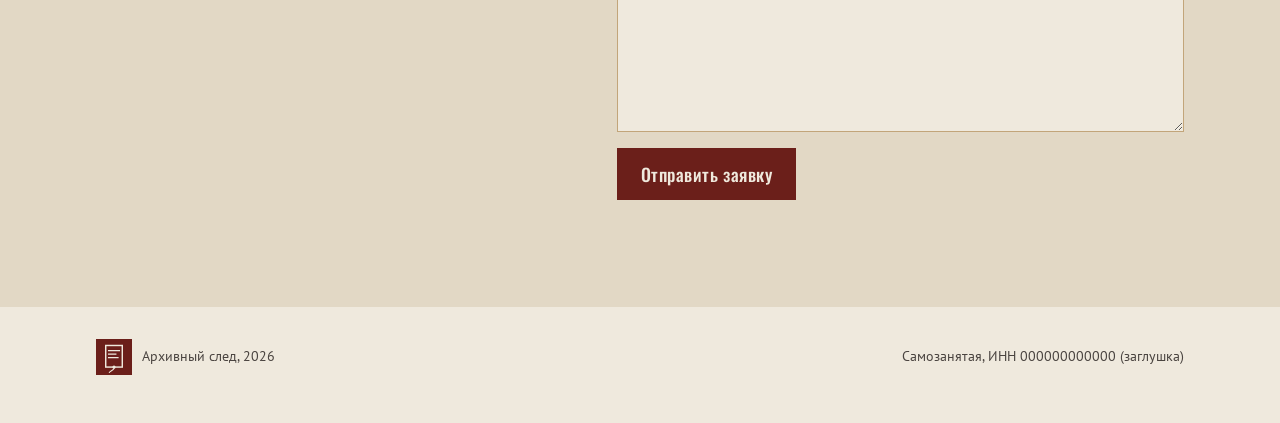
==== commit 1d7e47f1: "Рукописный шрифт с сайта, лёгкий герб - Bad Script лежит в brand/fonts, к серверам Google страница б" ====
--- a/site/index.html
+++ b/site/index.html
@@ -219,7 +219,7 @@
         <div class="book" id="book">
           <div class="page left">
             <div class="title-block">
-              <img class="arms" src="img/lesser-coat-of-arms-russian-empire.svg" alt="" width="47" height="57">
+              <img class="arms" src="img/lesser-coat-of-arms-russian-empire.webp" alt="" width="47" height="57">
               <b>МЕТРИЧЕСКАЯ КНИГА</b>
               <span>Покровской церкви села Покровскаго</span>
               <span>Новоузенскаго уѣзда Самарской губернiи</span>
@@ -239,7 +239,7 @@
               <text font-size="10.5" letter-spacing="1.2" fill="currentColor" font-family="PT Sans, Arial, sans-serif">
                 <textPath href="#seal-ring" startOffset="2%">САМАРСКАЯ ДУХОВНАЯ КОНСИСТОРIЯ ✠</textPath>
               </text>
-              <image href="img/lesser-coat-of-arms-russian-empire.svg" x="38" y="32" width="44" height="53" filter="url(#stamp-ink)"/>
+              <image href="img/lesser-coat-of-arms-russian-empire.webp" x="38" y="32" width="44" height="53" filter="url(#stamp-ink)"/>
             </svg>
           </div>
           <div class="flip" data-start="65"><div class="grid-head"><span>№</span><span>Мѣсяцъ и день</span><span>Имя</span><span class="c4">Родители</span></div><div class="rows" data-rows="9" data-start="65"></div></div>
--- a/brand/tokens.css
+++ b/brand/tokens.css
@@ -8,6 +8,14 @@
              font-weight: 400; font-display: swap; }
 @font-face { font-family: 'PT Sans'; src: url('fonts/PTSans-Bold.ttf') format('truetype');
              font-weight: 700; font-display: swap; }
+/* Bad Script — рукописные записи в метрической книге (есть ѣ, і, ѳ). Три части шрифта:
+   браузер скачивает только те, буквы из которых встречаются на странице. */
+@font-face { font-family: 'Bad Script'; src: url('fonts/BadScript-cyrillic-ext.woff2') format('woff2');
+             font-weight: 400; font-display: swap; unicode-range: U+0460-052F, U+1C80-1C8A, U+20B4, U+2DE0-2DFF, U+A640-A69F, U+FE2E-FE2F; }
+@font-face { font-family: 'Bad Script'; src: url('fonts/BadScript-cyrillic.woff2') format('woff2');
+             font-weight: 400; font-display: swap; unicode-range: U+0301, U+0400-045F, U+0490-0491, U+04B0-04B1, U+2116; }
+@font-face { font-family: 'Bad Script'; src: url('fonts/BadScript-latin.woff2') format('woff2');
+             font-weight: 400; font-display: swap; unicode-range: U+0000-00FF, U+0131, U+0152-0153, U+02BB-02BC, U+02C6, U+02DA, U+02DC, U+0304, U+0308, U+0329, U+2000-206F, U+20AC, U+2122, U+2191, U+2193, U+2212, U+2215, U+FEFF, U+FFFD; }
 
 :root {
   /* Цвета — сняты с референсов (карусель «Раскулаченные: где искать документы») */
